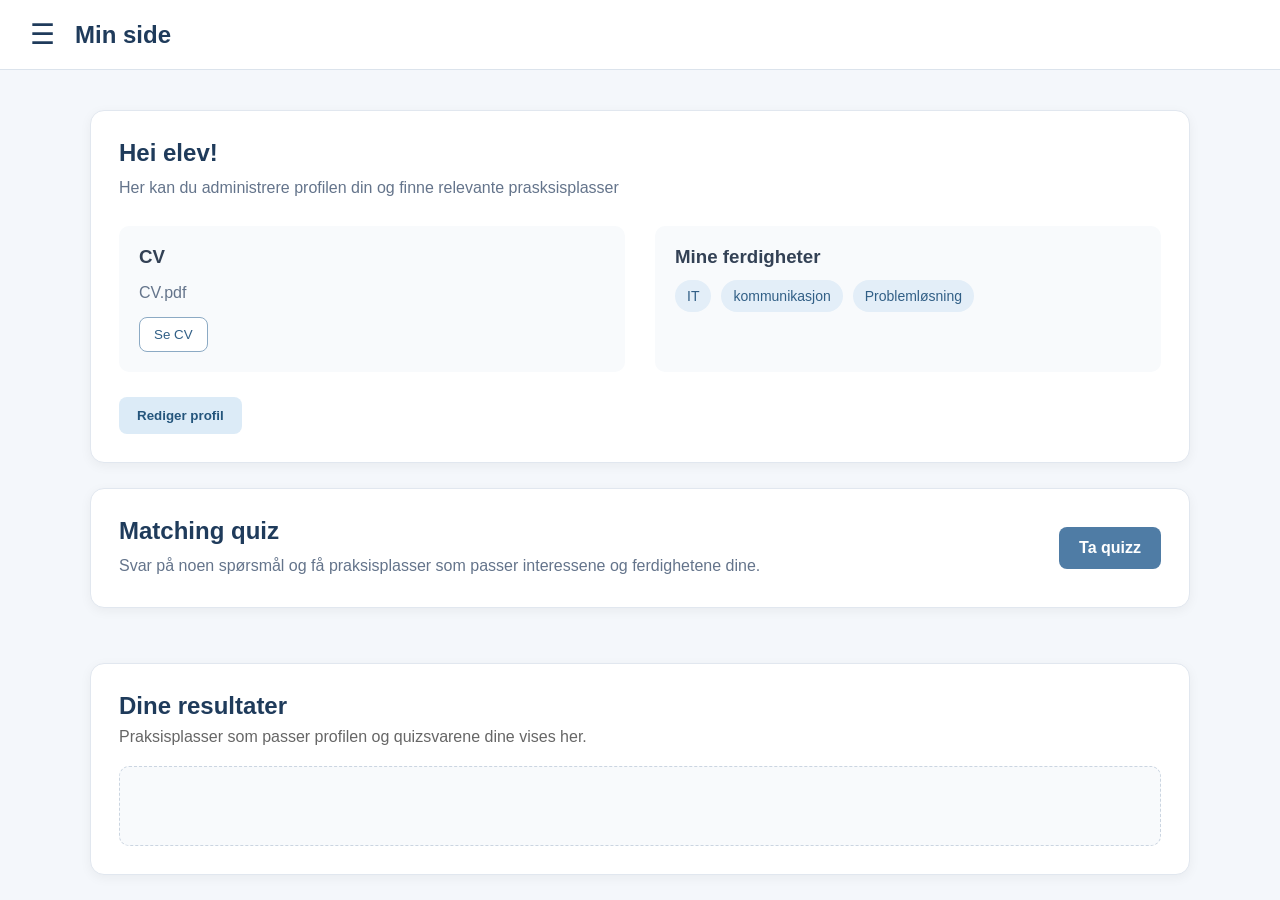
==== index.html @ 19c1b9b0 "lagt til resultatdelen js og css" ====
<!DOCTYPE html>
<html lang="no">
<head>
    <meta charset="UTF-8">
    <meta name="viewport" content="width=device-width, initial-scale=1.0">

    <title>Bjørnholt matching app</title>
    <link rel="stylesheet" href="styles.css">
</head>


<body>

    <header class="toppbar">
        <button class="menu-button" id="menuButton">☰</button>
        <h1>Min side</h1>
    </header>

    <nav class="side-menu" id="sideMenu">
        <a href ="index.html">Min Profil</a>
        <a href="quizz.html">Matching quizz</a>
        <a href="applications.html">Mine søknader</a>
        <a href="#">Logg ut</a>
    </nav>

    <main class="dashboard">

        <!-- PROFIL --> 
         <section class="profile-card">

            <div>
                <h2>Hei elev!</h2>
                <p>Her kan du administrere profilen din og finne relevante prasksisplasser</p>
            </div>

            <div class="profile-info">
                <div>
                    <h3>CV</h3>
                    <p>CV.pdf</p>
                    <button>Se CV</button>
                </div>

                <div>
                    <h3>Mine ferdigheter</h3>
                    <div class="skills">
                        <span>IT</span>
                        <span>kommunikasjon</span>
                        <span>Problemløsning</span>
                    </div>
                </div>

            </div>

            <button class="edit-button">Rediger profil</button>
         </section>

         <!-- MATCHING QUIZ -->
          <section class="quiz-card">
            <div>
                <h2>Matching quiz</h2>
                <p>Svar på noen spørsmål og få praksisplasser som 
                    passer interessene og ferdighetene dine.
                </p>
            </div>
            <a href="quizz.html" class="primary-button">
                Ta quizz
            </a>
          </section>

          <!-- RESULTATER -->
          <section class="results-section">
            <h2>Dine resultater</h2>
        
            <p class="results-description">
                Praksisplasser som passer profilen og quizsvarene dine vises her.
            </p>
        
            <div id="resultsContainer">
                <!-- Resultatkort legges inn dynamisk her -->
            </div>
        </section>
    </main>

    <script src="script.js"></script>

</body>
</html>
---- styles.css ----
/* RESET */
* {
    margin: 0;
    padding: 0;
    box-sizing: border-box;
}

/* HELE SIDEN */
body {
    font-family: Arial, Helvetica, sans-serif;
    background-color: #f4f7fb;
    color: #1f2937;
    min-height: 100vh;
}

/* TOPPBAR */
.toppbar {
    height: 70px;
    background-color: #ffffff;
    display: flex;
    align-items: center;
    gap: 20px;
    padding: 0 30px;
    border-bottom: 1px solid #dbe3ec;
}

.toppbar h1 {
    font-size: 24px;
    color: #1f3b5b;
}

/* HAMBURGERKNAPP */
.menu-button {
    background-color: transparent;
    border: none;
    font-size: 28px;
    cursor: pointer;
    color: #1f3b5b;
}

.menu-button:hover {
    color: #4f79a7;
}

/* SIDEMENY */
.side-menu {
    position: fixed;
    top: 70px;
    left: -260px;

    width: 250px;
    height: calc(100vh - 70px);

    background-color: #ffffff;
    border-right: 1px solid #dbe3ec;

    display: flex;
    flex-direction: column;

    padding: 25px 15px;

    transition: left 0.3s ease;

    z-index: 1000;
}

/* Denne klassen legger vi til med JavaScript senere */
.side-menu.open {
    left: 0;
}

.side-menu a {
    text-decoration: none;
    color: #334155;
    padding: 15px;
    margin-bottom: 8px;

    border-radius: 8px;

    font-size: 16px;
}

.side-menu a:hover {
    background-color: #eaf2f8;
    color: #1f5f8b;
}

/* HOVEDINNHOLD */
.dashboard {
    width: 90%;
    max-width: 1100px;

    margin: 40px auto;

    display: flex;
    flex-direction: column;
    gap: 25px;
}

/* FELLES KORTSTIL */
.profile-card,
.quiz-card,
.results-section {
    background-color: #ffffff;

    border: 1px solid #e1e7ef;
    border-radius: 14px;

    padding: 28px;

    box-shadow: 0 3px 12px rgba(0, 0, 0, 0.05);
}

/* PROFIL */
.profile-card h2 {
    color: #1f3b5b;
    margin-bottom: 8px;
}

.profile-card p {
    color: #64748b;
    line-height: 1.6;
}

/* CV + FERDIGHETER */
.profile-info {
    display: flex;
    gap: 30px;

    margin-top: 25px;
    margin-bottom: 25px;
}

.profile-info > div {
    flex: 1;

    background-color: #f8fafc;
    border-radius: 10px;

    padding: 20px;
}

.profile-info h3 {
    margin-bottom: 12px;
    color: #334155;
}

/* FERDIGHETER */
.skills {
    display: flex;
    flex-wrap: wrap;
    gap: 10px;
}

.skills span {
    background-color: #e3eef8;
    color: #315f86;

    padding: 8px 12px;

    border-radius: 20px;

    font-size: 14px;
}

/* KNAPPER */
button,
.primary-button {
    font-family: inherit;
}

/* SE CV-KNAPP */
.profile-info button {
    margin-top: 12px;

    background-color: #ffffff;
    color: #315f86;

    border: 1px solid #8caac4;
    border-radius: 8px;

    padding: 9px 14px;

    cursor: pointer;
}

.profile-info button:hover {
    background-color: #edf4fa;
}

/* REDIGER PROFIL */
.edit-button {
    background-color: #dcebf7;
    color: #24557c;

    border: none;
    border-radius: 8px;

    padding: 11px 18px;

    cursor: pointer;

    font-weight: 600;
}

.edit-button:hover {
    background-color: #c8deee;
}

/* QUIZ-KORT */
.quiz-card {
    display: flex;
    justify-content: space-between;
    align-items: center;

    gap: 30px;
}

.quiz-card h2 {
    color: #1f3b5b;
    margin-bottom: 8px;
}

.quiz-card p {
    color: #64748b;
    line-height: 1.6;
    max-width: 650px;
}

/* HOVEDKNAPP */
.primary-button {
    display: inline-block;

    text-decoration: none;

    background-color: #4f7ca5;
    color: #ffffff;

    padding: 12px 20px;

    border-radius: 8px;

    font-weight: 600;

    transition: background-color 0.2s ease;
}

.primary-button:hover {
    background-color: #3f678c;
}

/* RESULTATER */
.results-section h2 {
    color: #1f3b5b;
    margin-bottom: 8px;
}

.results-description {
    color: #64748b;
    margin-bottom: 20px;
}

/* TOM RESULTAT-CONTAINER */
#resultsContainer {
    min-height: 80px;

    background-color: #f8fafc;

    border: 1px dashed #cbd5e1;
    border-radius: 10px;

    padding: 20px;
}

/* RESPONSIVITET */
@media (max-width: 800px) {

    .dashboard {
        width: 94%;
    }

    .profile-info {
        flex-direction: column;
    }

    .quiz-card {
        flex-direction: column;
        align-items: flex-start;
    }

    .primary-button {
        width: 100%;
        text-align: center;
    }
}
/* ========================================
   MATCHING QUIZ
======================================== */

.quiz-page {
    width: 90%;
    max-width: 850px;

    margin: 50px auto;
}

.quiz-container {
    background-color: #ffffff;

    border: 1px solid #e1e7ef;
    border-radius: 14px;

    padding: 40px;

    box-shadow: 0 3px 12px rgba(0, 0, 0, 0.05);
}

/* SPØRSMÅLSNUMMER */
.quiz-heading {
    margin-bottom: 35px;
}

#questionCounter {
    color: #64748b;
    font-size: 14px;

    margin-bottom: 12px;
}

/* FREMGANGSLINJE */
.progress-bar {
    width: 100%;
    height: 8px;

    background-color: #e8edf3;

    border-radius: 10px;

    overflow: hidden;
}

.progress {
    width: 12.5%;
    height: 100%;

    background-color: #4f7ca5;

    border-radius: 10px;

    transition: width 0.3s ease;
}

/* SPØRSMÅLET */
#question {
    color: #1f3b5b;

    font-size: 25px;

    margin-bottom: 30px;
}

/* SVARALTERNATIVER */
.answer-options {
    display: flex;
    flex-direction: column;

    gap: 14px;
}

.answer-button {
    width: 100%;

    text-align: left;

    background-color: #f8fafc;
    color: #334155;

    border: 1px solid #dbe3ec;
    border-radius: 10px;

    padding: 18px;

    font-size: 16px;

    cursor: pointer;

    transition: 0.2s;
}

.answer-button:hover {
    background-color: #edf4fa;
    border-color: #8caac4;
}

/* VALGT SVAR */
.answer-button.selected {
    background-color: #dcebf7;
    border-color: #4f7ca5;
    color: #234f73;
}

/* NAVIGASJON NEDERST */
.quiz-navigation {
    display: flex;

    justify-content: space-between;

    margin-top: 40px;
}

/* TILBAKE */
.secondary-button {
    padding: 12px 20px;

    background-color: #ffffff;

    color: #4f6275;

    border: 1px solid #cbd5e1;

    border-radius: 8px;

    cursor: pointer;

    font-weight: 600;
}

.secondary-button:hover {
    background-color: #f1f5f9;
}

.secondary-button:disabled {
    opacity: 0.45;
    cursor: not-allowed;
}

/* NESTE */
.primary-quiz-button {
    padding: 12px 24px;

    background-color: #4f7ca5;

    color: #ffffff;

    border: none;
    border-radius: 8px;

    cursor: pointer;

    font-weight: 600;
}

.primary-quiz-button:hover {
    background-color: #3f678c;
}

/* FRITEKST I QUIZ */

.quiz-textarea {
    width: 100%;
    min-height: 150px;

    padding: 16px;

    border: 1px solid #dbe3ec;
    border-radius: 10px;

    background-color: #f8fafc;

    font-family: inherit;
    font-size: 16px;

    resize: vertical;

    outline: none;
}

.quiz-textarea:focus {
    border-color: #4f7ca5;
    background-color: #ffffff;
}



/* ===============================
   RESULTATER
   =============================== */

.results-section {
    margin-top: 30px;
}

.results-description {
    color: #666;
    margin-bottom: 20px;
}


/* RESULTATKORT */

.result-card {
    background: white;
    border-radius: 12px;
    padding: 20px;
    margin-bottom: 15px;

    display: grid;
    grid-template-columns: 1fr 200px auto;
    gap: 25px;
    align-items: center;

    box-shadow: 0 2px 8px rgba(0, 0, 0, 0.08);
}


/* NAVN */

.result-info h3 {
    margin: 0 0 8px 0;
    font-size: 20px;
}

.result-line {
    margin: 0 0 5px 0;
    font-weight: bold;
}

.result-location {
    margin: 0;
    color: #666;
}


/* MATCH */

.match-info {
    min-width: 180px;
}

.match-text {
    display: flex;
    justify-content: space-between;
    margin-bottom: 7px;
}

.match-text strong {
    font-size: 18px;
}

.match-text span {
    color: #666;
}


/* PROSENTLINJE */

.match-bar {
    width: 100%;
    height: 10px;
    background-color: #e5e5e5;
    border-radius: 10px;
    overflow: hidden;
}

.match-progress {
    height: 100%;
    background-color: #4caf50;
    border-radius: 10px;
}


/* LES MER */

.read-more-button {
    border: none;
    background-color: #222;
    color: white;

    padding: 10px 18px;
    border-radius: 7px;

    cursor: pointer;
}

.read-more-button:hover {
    opacity: 0.8;
}


/* INGEN RESULTATER */

.no-results {
    background: white;
    padding: 20px;
    border-radius: 10px;
}
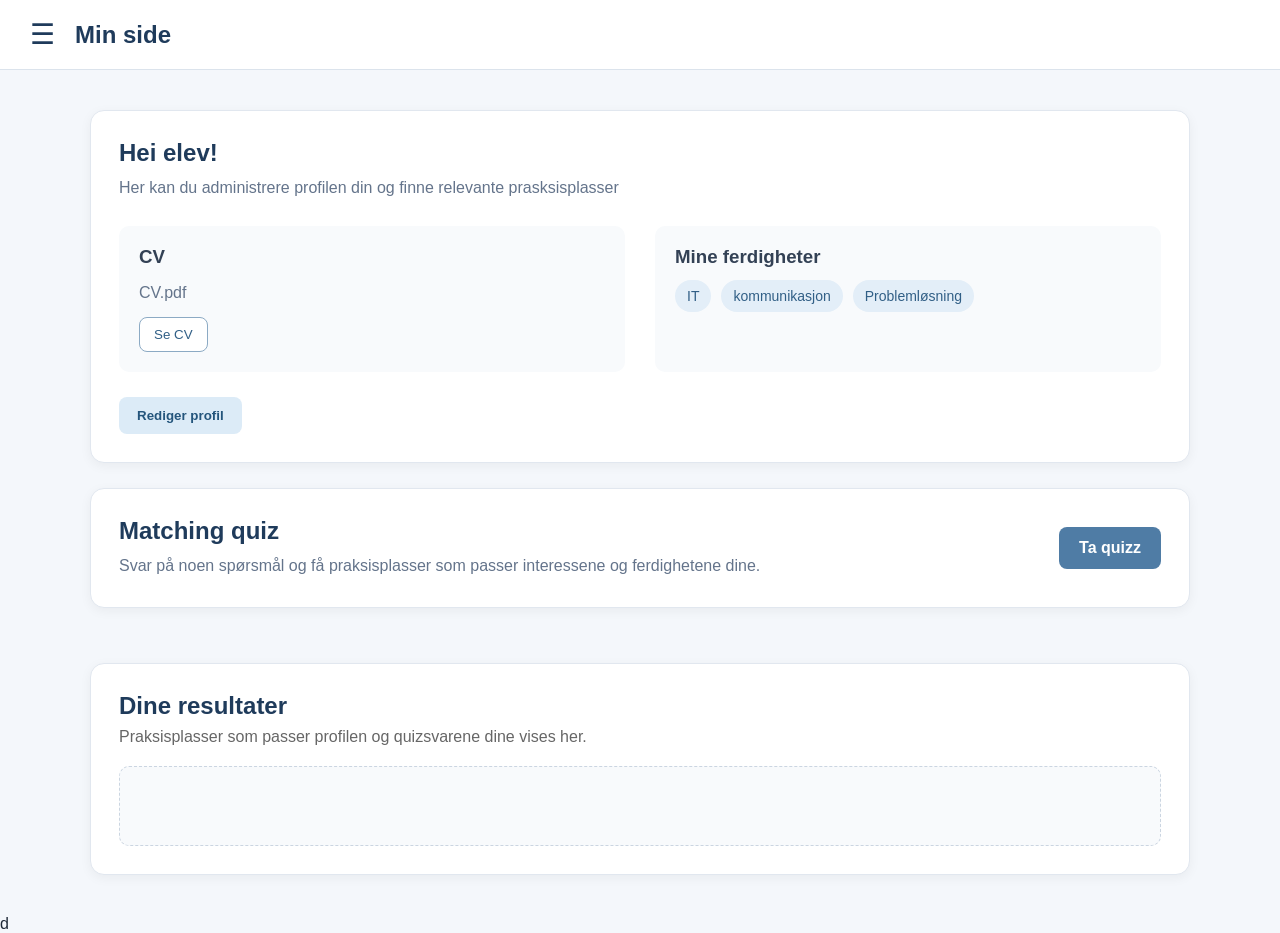
==== commit 5862a349: "min side laget" ====
--- a/index.html
+++ b/index.html
@@ -84,4 +84,4 @@
     <script src="script.js"></script>
 
 </body>
-</html>+</html>d
--- a/styles.css
+++ b/styles.css
@@ -594,5 +594,224 @@
     padding: 20px;
     border-radius: 10px;
 }
-
-
+/* ========================================
+   MINE SØKNADER
+======================================== */
+
+.applications-page {
+    width: 90%;
+    max-width: 1100px;
+
+    margin: 40px auto;
+}
+
+
+/* OVERSKRIFT */
+
+.applications-header {
+    margin-bottom: 30px;
+}
+
+.applications-header h2 {
+    color: #1f3b5b;
+    margin-bottom: 8px;
+}
+
+.applications-header p {
+    color: #64748b;
+    line-height: 1.6;
+}
+
+
+/* OPPSUMMERING */
+
+.application-summary {
+    display: grid;
+
+    grid-template-columns: repeat(4, 1fr);
+
+    gap: 18px;
+
+    margin-bottom: 30px;
+}
+
+.summary-card {
+    background-color: #ffffff;
+
+    border: 1px solid #e1e7ef;
+    border-radius: 12px;
+
+    padding: 22px;
+
+    display: flex;
+    flex-direction: column;
+
+    gap: 6px;
+
+    color: #64748b;
+
+    box-shadow: 0 3px 12px rgba(0, 0, 0, 0.04);
+}
+
+.summary-number {
+    font-size: 28px;
+    font-weight: bold;
+
+    color: #1f3b5b;
+}
+
+
+/* LISTE MED SØKNADER */
+
+.applications-list {
+    display: flex;
+    flex-direction: column;
+
+    gap: 16px;
+}
+
+
+/* SØKNADSKORT */
+
+.application-card {
+    background-color: #ffffff;
+
+    border: 1px solid #e1e7ef;
+    border-radius: 12px;
+
+    padding: 22px;
+
+    display: grid;
+
+    grid-template-columns: 1fr 180px 130px;
+
+    gap: 25px;
+
+    align-items: center;
+
+    box-shadow: 0 3px 12px rgba(0, 0, 0, 0.04);
+}
+
+
+/* INFORMASJON */
+
+.application-info h3 {
+    color: #1f3b5b;
+
+    margin-bottom: 8px;
+
+    font-size: 20px;
+}
+
+.application-field {
+    font-weight: 600;
+
+    color: #334155;
+
+    margin-bottom: 6px;
+}
+
+.application-location {
+    color: #64748b;
+
+    margin-bottom: 6px;
+}
+
+.application-date {
+    color: #94a3b8;
+
+    font-size: 14px;
+}
+
+
+/* STATUS */
+
+.application-status {
+    padding: 9px 14px;
+
+    border-radius: 20px;
+
+    text-align: center;
+
+    font-size: 14px;
+
+    font-weight: 600;
+}
+
+
+/* UNDER VURDERING */
+
+.status-review {
+    background-color: #fff4d6;
+    color: #946200;
+}
+
+
+/* INTERVJU */
+
+.status-interview {
+    background-color: #dcebf7;
+    color: #24557c;
+}
+
+
+/* TILBUD */
+
+.status-offer {
+    background-color: #dcfce7;
+    color: #166534;
+}
+
+
+/* AVSLAG */
+
+.status-rejected {
+    background-color: #fee2e2;
+    color: #991b1b;
+}
+
+
+/* KNAPP */
+
+.application-button {
+    background-color: #ffffff;
+
+    color: #315f86;
+
+    border: 1px solid #8caac4;
+    border-radius: 8px;
+
+    padding: 10px 15px;
+
+    cursor: pointer;
+
+    font-weight: 600;
+}
+
+.application-button:hover {
+    background-color: #edf4fa;
+}
+
+
+/* RESPONSIV */
+
+@media (max-width: 800px) {
+
+    .application-summary {
+        grid-template-columns: repeat(2, 1fr);
+    }
+
+    .application-card {
+        grid-template-columns: 1fr;
+        gap: 15px;
+    }
+
+    .application-status {
+        width: fit-content;
+    }
+
+    .application-button {
+        width: 100%;
+    }
+}
+
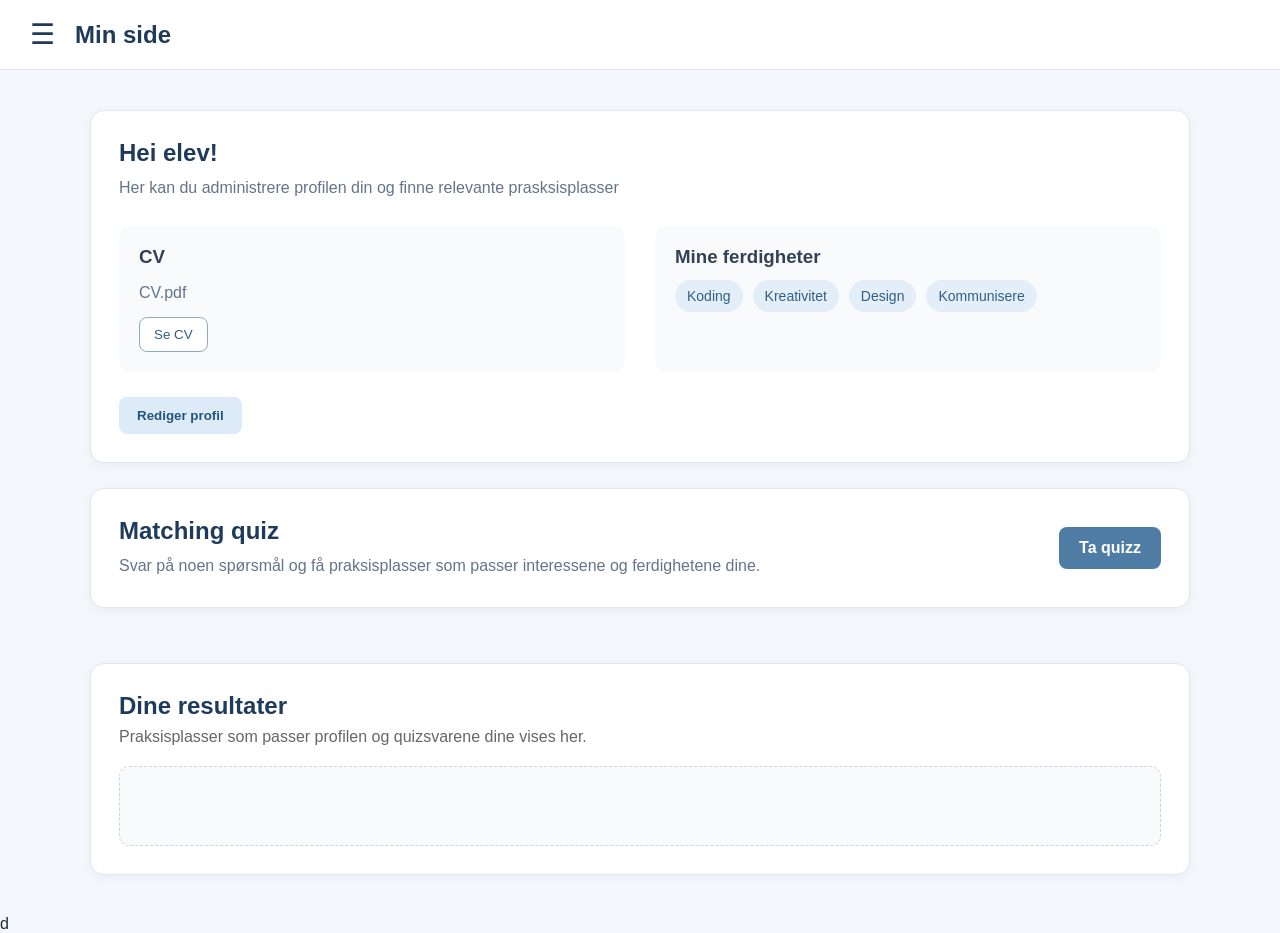
==== commit 7626d555: "endringer" ====
--- a/index.html
+++ b/index.html
@@ -43,9 +43,10 @@
                 <div>
                     <h3>Mine ferdigheter</h3>
                     <div class="skills">
-                        <span>IT</span>
-                        <span>kommunikasjon</span>
-                        <span>Problemløsning</span>
+                        <span>Koding</span>
+                        <span>Kreativitet</span>
+                        <span>Design</span>
+                        <span>Kommunisere</span>
                     </div>
                 </div>
 
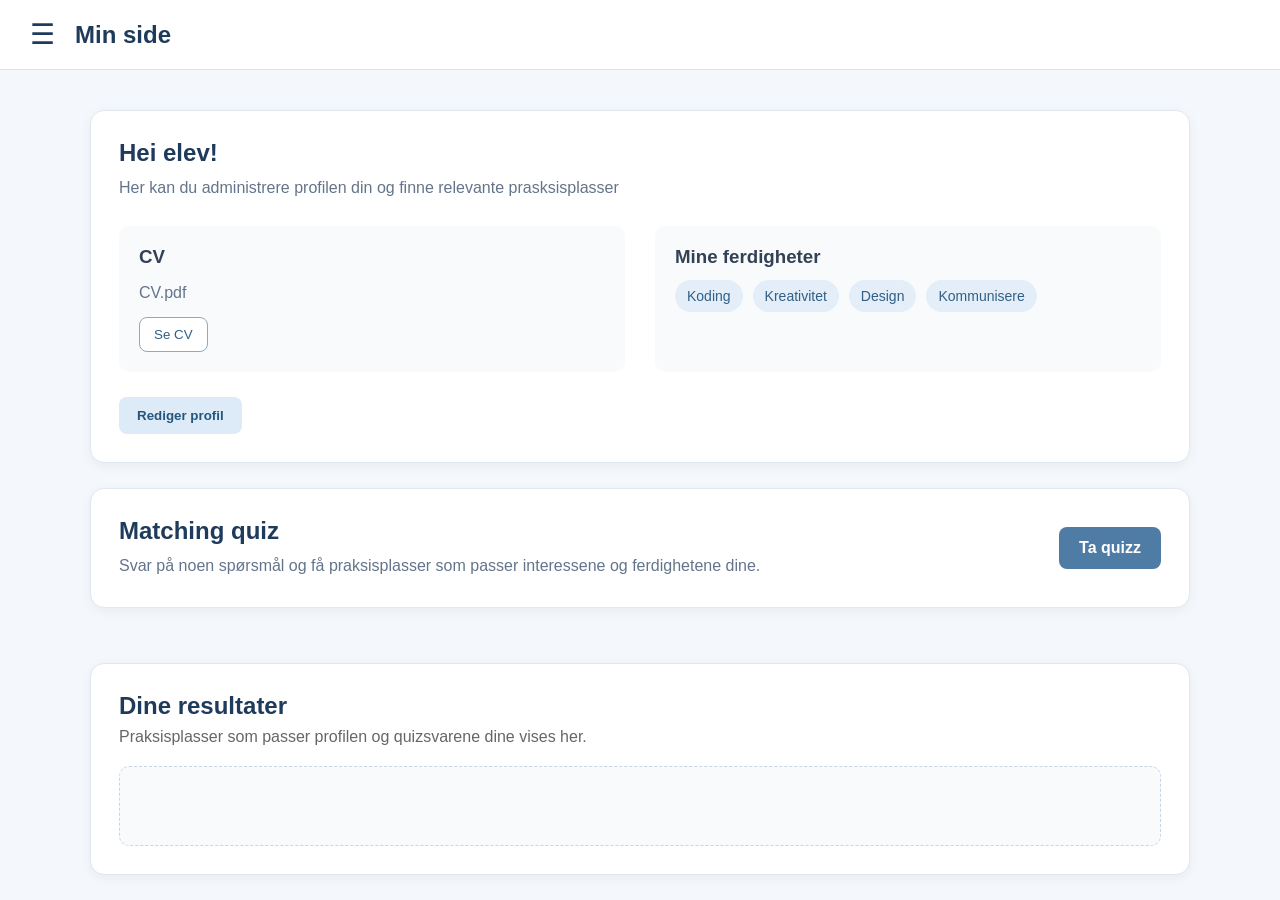
==== commit e88c2c84: "Update index.html" ====
--- a/index.html
+++ b/index.html
@@ -85,4 +85,4 @@
     <script src="script.js"></script>
 
 </body>
-</html>d+</html>
--- a/styles.css
+++ b/styles.css
@@ -1,14 +1,9 @@
-/* RESET */
-* {
-    margin: 0;
-    padding: 0;
-    box-sizing: border-box;
-}
-
-/* HELE SIDEN */
+/* RESET + SIDE */
+* { margin: 0; padding: 0; box-sizing: border-box; }
+
 body {
     font-family: Arial, Helvetica, sans-serif;
-    background-color: #f4f7fb;
+    background: #f4f7fb;
     color: #1f2937;
     min-height: 100vh;
 }
@@ -16,7 +11,7 @@
 /* TOPPBAR */
 .toppbar {
     height: 70px;
-    background-color: #ffffff;
+    background: #fff;
     display: flex;
     align-items: center;
     gap: 20px;
@@ -24,119 +19,101 @@
     border-bottom: 1px solid #dbe3ec;
 }
 
-.toppbar h1 {
-    font-size: 24px;
-    color: #1f3b5b;
-}
-
-/* HAMBURGERKNAPP */
+.toppbar h1 { font-size: 24px; color: #1f3b5b; }
+
 .menu-button {
-    background-color: transparent;
-    border: none;
+    background: transparent;
+    border: 0;
     font-size: 28px;
     cursor: pointer;
     color: #1f3b5b;
 }
 
-.menu-button:hover {
-    color: #4f79a7;
-}
+.menu-button:hover { color: #4f79a7; }
 
 /* SIDEMENY */
 .side-menu {
     position: fixed;
     top: 70px;
     left: -260px;
-
     width: 250px;
     height: calc(100vh - 70px);
-
-    background-color: #ffffff;
+    background: #fff;
     border-right: 1px solid #dbe3ec;
-
     display: flex;
     flex-direction: column;
-
     padding: 25px 15px;
-
-    transition: left 0.3s ease;
-
+    transition: left .3s ease;
     z-index: 1000;
 }
 
-/* Denne klassen legger vi til med JavaScript senere */
-.side-menu.open {
-    left: 0;
-}
+.side-menu.open { left: 0; }
 
 .side-menu a {
     text-decoration: none;
     color: #334155;
     padding: 15px;
     margin-bottom: 8px;
-
     border-radius: 8px;
-
     font-size: 16px;
 }
 
 .side-menu a:hover {
-    background-color: #eaf2f8;
+    background: #eaf2f8;
     color: #1f5f8b;
 }
 
-/* HOVEDINNHOLD */
-.dashboard {
+/* HOVEDSIDEN */
+.dashboard,
+.applications-page {
     width: 90%;
     max-width: 1100px;
-
     margin: 40px auto;
-
+}
+
+.dashboard {
     display: flex;
     flex-direction: column;
     gap: 25px;
 }
 
-/* FELLES KORTSTIL */
+/* FELLES KORT */
 .profile-card,
 .quiz-card,
 .results-section {
-    background-color: #ffffff;
-
+    background: #fff;
     border: 1px solid #e1e7ef;
     border-radius: 14px;
-
     padding: 28px;
-
-    box-shadow: 0 3px 12px rgba(0, 0, 0, 0.05);
-}
-
-/* PROFIL */
-.profile-card h2 {
+    box-shadow: 0 3px 12px rgba(0,0,0,.05);
+}
+
+.profile-card h2,
+.quiz-card h2,
+.results-section h2,
+.applications-header h2 {
     color: #1f3b5b;
     margin-bottom: 8px;
 }
 
-.profile-card p {
+.profile-card p,
+.quiz-card p,
+.applications-header p {
     color: #64748b;
     line-height: 1.6;
 }
 
-/* CV + FERDIGHETER */
+/* PROFIL */
 .profile-info {
     display: flex;
     gap: 30px;
-
-    margin-top: 25px;
-    margin-bottom: 25px;
+    margin: 25px 0;
 }
 
 .profile-info > div {
     flex: 1;
-
-    background-color: #f8fafc;
-    border-radius: 10px;
-
+    background: #f8fafc;
+    border-radius: 10px;
     padding: 20px;
 }
 
@@ -145,7 +122,6 @@
     color: #334155;
 }
 
-/* FERDIGHETER */
 .skills {
     display: flex;
     flex-wrap: wrap;
@@ -153,375 +129,234 @@
 }
 
 .skills span {
-    background-color: #e3eef8;
+    background: #e3eef8;
     color: #315f86;
-
     padding: 8px 12px;
-
     border-radius: 20px;
-
     font-size: 14px;
 }
 
-/* KNAPPER */
-button,
-.primary-button {
-    font-family: inherit;
-}
-
-/* SE CV-KNAPP */
+button, .primary-button { font-family: inherit; }
+
+.profile-info button,
+.application-button {
+    background: #fff;
+    color: #315f86;
+    border: 1px solid #8caac4;
+    border-radius: 8px;
+    cursor: pointer;
+}
+
 .profile-info button {
     margin-top: 12px;
-
-    background-color: #ffffff;
-    color: #315f86;
-
-    border: 1px solid #8caac4;
+    padding: 9px 14px;
+}
+
+.profile-info button:hover,
+.application-button:hover {
+    background: #edf4fa;
+}
+
+.edit-button {
+    background: #dcebf7;
+    color: #24557c;
+    border: 0;
     border-radius: 8px;
-
-    padding: 9px 14px;
-
+    padding: 11px 18px;
     cursor: pointer;
-}
-
-.profile-info button:hover {
-    background-color: #edf4fa;
-}
-
-/* REDIGER PROFIL */
-.edit-button {
-    background-color: #dcebf7;
-    color: #24557c;
-
-    border: none;
-    border-radius: 8px;
-
-    padding: 11px 18px;
-
-    cursor: pointer;
-
     font-weight: 600;
 }
 
-.edit-button:hover {
-    background-color: #c8deee;
-}
-
-/* QUIZ-KORT */
+.edit-button:hover { background: #c8deee; }
+
+/* MATCHING QUIZ PÅ FORSIDEN */
 .quiz-card {
     display: flex;
     justify-content: space-between;
     align-items: center;
-
     gap: 30px;
 }
 
-.quiz-card h2 {
-    color: #1f3b5b;
-    margin-bottom: 8px;
-}
-
-.quiz-card p {
-    color: #64748b;
-    line-height: 1.6;
-    max-width: 650px;
-}
-
-/* HOVEDKNAPP */
+.quiz-card p { max-width: 650px; }
+
 .primary-button {
     display: inline-block;
-
     text-decoration: none;
-
-    background-color: #4f7ca5;
-    color: #ffffff;
-
+    background: #4f7ca5;
+    color: #fff;
     padding: 12px 20px;
-
     border-radius: 8px;
-
     font-weight: 600;
-
-    transition: background-color 0.2s ease;
-}
-
-.primary-button:hover {
-    background-color: #3f678c;
-}
-
-/* RESULTATER */
-.results-section h2 {
-    color: #1f3b5b;
-    margin-bottom: 8px;
-}
+    transition: background .2s ease;
+}
+
+.primary-button:hover { background: #3f678c; }
+
+/* RESULTATER PÅ FORSIDEN */
+.results-section { margin-top: 30px; }
 
 .results-description {
-    color: #64748b;
+    color: #666;
     margin-bottom: 20px;
 }
 
-/* TOM RESULTAT-CONTAINER */
 #resultsContainer {
     min-height: 80px;
-
-    background-color: #f8fafc;
-
+    background: #f8fafc;
     border: 1px dashed #cbd5e1;
     border-radius: 10px;
-
     padding: 20px;
 }
 
-/* RESPONSIVITET */
-@media (max-width: 800px) {
-
-    .dashboard {
-        width: 94%;
-    }
-
-    .profile-info {
-        flex-direction: column;
-    }
-
-    .quiz-card {
-        flex-direction: column;
-        align-items: flex-start;
-    }
-
-    .primary-button {
-        width: 100%;
-        text-align: center;
-    }
-}
-/* ========================================
-   MATCHING QUIZ
-======================================== */
-
+/* QUIZ-SIDE */
 .quiz-page {
     width: 90%;
     max-width: 850px;
-
     margin: 50px auto;
 }
 
 .quiz-container {
-    background-color: #ffffff;
-
+    background: #fff;
     border: 1px solid #e1e7ef;
     border-radius: 14px;
-
     padding: 40px;
-
-    box-shadow: 0 3px 12px rgba(0, 0, 0, 0.05);
-}
-
-/* SPØRSMÅLSNUMMER */
-.quiz-heading {
-    margin-bottom: 35px;
-}
+    box-shadow: 0 3px 12px rgba(0,0,0,.05);
+}
+
+.quiz-heading { margin-bottom: 35px; }
 
 #questionCounter {
     color: #64748b;
     font-size: 14px;
-
     margin-bottom: 12px;
 }
 
-/* FREMGANGSLINJE */
 .progress-bar {
     width: 100%;
     height: 8px;
-
-    background-color: #e8edf3;
-
-    border-radius: 10px;
-
+    background: #e8edf3;
+    border-radius: 10px;
     overflow: hidden;
 }
 
 .progress {
     width: 12.5%;
     height: 100%;
-
-    background-color: #4f7ca5;
-
-    border-radius: 10px;
-
-    transition: width 0.3s ease;
-}
-
-/* SPØRSMÅLET */
+    background: #4f7ca5;
+    border-radius: 10px;
+    transition: width .3s ease;
+}
+
 #question {
     color: #1f3b5b;
-
     font-size: 25px;
-
     margin-bottom: 30px;
 }
 
-/* SVARALTERNATIVER */
 .answer-options {
     display: flex;
     flex-direction: column;
-
     gap: 14px;
 }
 
 .answer-button {
     width: 100%;
-
     text-align: left;
-
-    background-color: #f8fafc;
+    background: #f8fafc;
     color: #334155;
-
     border: 1px solid #dbe3ec;
     border-radius: 10px;
-
     padding: 18px;
-
     font-size: 16px;
-
     cursor: pointer;
-
-    transition: 0.2s;
+    transition: .2s;
 }
 
 .answer-button:hover {
-    background-color: #edf4fa;
+    background: #edf4fa;
     border-color: #8caac4;
 }
 
-/* VALGT SVAR */
 .answer-button.selected {
-    background-color: #dcebf7;
+    background: #dcebf7;
     border-color: #4f7ca5;
     color: #234f73;
 }
 
-/* NAVIGASJON NEDERST */
 .quiz-navigation {
     display: flex;
-
     justify-content: space-between;
-
     margin-top: 40px;
 }
 
-/* TILBAKE */
+.secondary-button,
+.primary-quiz-button {
+    padding: 12px 20px;
+    border-radius: 8px;
+    cursor: pointer;
+    font-weight: 600;
+}
+
 .secondary-button {
-    padding: 12px 20px;
-
-    background-color: #ffffff;
-
+    background: #fff;
     color: #4f6275;
-
     border: 1px solid #cbd5e1;
-
-    border-radius: 8px;
-
-    cursor: pointer;
-
-    font-weight: 600;
-}
-
-.secondary-button:hover {
-    background-color: #f1f5f9;
-}
+}
+
+.secondary-button:hover { background: #f1f5f9; }
 
 .secondary-button:disabled {
-    opacity: 0.45;
+    opacity: .45;
     cursor: not-allowed;
 }
 
-/* NESTE */
 .primary-quiz-button {
     padding: 12px 24px;
-
-    background-color: #4f7ca5;
-
-    color: #ffffff;
-
-    border: none;
-    border-radius: 8px;
-
-    cursor: pointer;
-
-    font-weight: 600;
-}
-
-.primary-quiz-button:hover {
-    background-color: #3f678c;
-}
-
-/* FRITEKST I QUIZ */
+    background: #4f7ca5;
+    color: #fff;
+    border: 0;
+}
+
+.primary-quiz-button:hover { background: #3f678c; }
 
 .quiz-textarea {
     width: 100%;
     min-height: 150px;
-
     padding: 16px;
-
     border: 1px solid #dbe3ec;
     border-radius: 10px;
-
-    background-color: #f8fafc;
-
+    background: #f8fafc;
     font-family: inherit;
     font-size: 16px;
-
     resize: vertical;
-
     outline: none;
 }
 
 .quiz-textarea:focus {
     border-color: #4f7ca5;
-    background-color: #ffffff;
-}
-
-
-
-/* ===============================
-   RESULTATER
-   =============================== */
-
-.results-section {
-    margin-top: 30px;
-}
-
-.results-description {
-    color: #666;
-    margin-bottom: 20px;
-}
-
+    background: #fff;
+}
 
 /* RESULTATKORT */
-
 .result-card {
-    background: white;
+    background: #fff;
     border-radius: 12px;
     padding: 20px;
     margin-bottom: 15px;
-
     display: grid;
     grid-template-columns: 1fr 200px auto;
     gap: 25px;
     align-items: center;
-
-    box-shadow: 0 2px 8px rgba(0, 0, 0, 0.08);
-}
-
-
-/* NAVN */
+    box-shadow: 0 2px 8px rgba(0,0,0,.08);
+}
 
 .result-info h3 {
-    margin: 0 0 8px 0;
+    margin: 0 0 8px;
     font-size: 20px;
 }
 
 .result-line {
-    margin: 0 0 5px 0;
+    margin: 0 0 5px;
     font-weight: bold;
 }
 
@@ -530,12 +365,7 @@
     color: #666;
 }
 
-
-/* MATCH */
-
-.match-info {
-    min-width: 180px;
-}
+.match-info { min-width: 180px; }
 
 .match-text {
     display: flex;
@@ -543,262 +373,146 @@
     margin-bottom: 7px;
 }
 
-.match-text strong {
-    font-size: 18px;
-}
-
-.match-text span {
-    color: #666;
-}
-
-
-/* PROSENTLINJE */
+.match-text strong { font-size: 18px; }
+.match-text span { color: #666; }
 
 .match-bar {
     width: 100%;
     height: 10px;
-    background-color: #e5e5e5;
+    background: #e5e5e5;
     border-radius: 10px;
     overflow: hidden;
 }
 
 .match-progress {
     height: 100%;
-    background-color: #4caf50;
-    border-radius: 10px;
-}
-
-
-/* LES MER */
+    background: #4caf50;
+    border-radius: 10px;
+}
 
 .read-more-button {
-    border: none;
-    background-color: #222;
-    color: white;
-
+    border: 0;
+    background: #222;
+    color: #fff;
     padding: 10px 18px;
     border-radius: 7px;
-
     cursor: pointer;
 }
 
-.read-more-button:hover {
-    opacity: 0.8;
-}
-
-
-/* INGEN RESULTATER */
+.read-more-button:hover { opacity: .8; }
 
 .no-results {
-    background: white;
+    background: #fff;
     padding: 20px;
     border-radius: 10px;
 }
-/* ========================================
-   MINE SØKNADER
-======================================== */
-
-.applications-page {
-    width: 90%;
-    max-width: 1100px;
-
-    margin: 40px auto;
-}
-
-
-/* OVERSKRIFT */
-
-.applications-header {
-    margin-bottom: 30px;
-}
-
-.applications-header h2 {
-    color: #1f3b5b;
-    margin-bottom: 8px;
-}
-
-.applications-header p {
-    color: #64748b;
-    line-height: 1.6;
-}
-
-
-/* OPPSUMMERING */
+
+/* MINE SØKNADER */
+.applications-header { margin-bottom: 30px; }
 
 .application-summary {
     display: grid;
-
-    grid-template-columns: repeat(4, 1fr);
-
+    grid-template-columns: repeat(4,1fr);
     gap: 18px;
-
     margin-bottom: 30px;
 }
 
 .summary-card {
-    background-color: #ffffff;
-
+    background: #fff;
     border: 1px solid #e1e7ef;
     border-radius: 12px;
-
     padding: 22px;
-
     display: flex;
     flex-direction: column;
-
     gap: 6px;
-
     color: #64748b;
-
-    box-shadow: 0 3px 12px rgba(0, 0, 0, 0.04);
+    box-shadow: 0 3px 12px rgba(0,0,0,.04);
 }
 
 .summary-number {
     font-size: 28px;
     font-weight: bold;
-
     color: #1f3b5b;
 }
 
-
-/* LISTE MED SØKNADER */
-
 .applications-list {
     display: flex;
     flex-direction: column;
-
     gap: 16px;
 }
 
-
-/* SØKNADSKORT */
-
 .application-card {
-    background-color: #ffffff;
-
+    background: #fff;
     border: 1px solid #e1e7ef;
     border-radius: 12px;
-
     padding: 22px;
-
     display: grid;
-
     grid-template-columns: 1fr 180px 130px;
-
     gap: 25px;
-
     align-items: center;
-
-    box-shadow: 0 3px 12px rgba(0, 0, 0, 0.04);
-}
-
-
-/* INFORMASJON */
+    box-shadow: 0 3px 12px rgba(0,0,0,.04);
+}
 
 .application-info h3 {
     color: #1f3b5b;
-
     margin-bottom: 8px;
-
     font-size: 20px;
 }
 
 .application-field {
     font-weight: 600;
-
     color: #334155;
-
     margin-bottom: 6px;
 }
 
 .application-location {
     color: #64748b;
-
     margin-bottom: 6px;
 }
 
 .application-date {
     color: #94a3b8;
-
     font-size: 14px;
 }
-
-
-/* STATUS */
 
 .application-status {
     padding: 9px 14px;
-
     border-radius: 20px;
-
     text-align: center;
-
     font-size: 14px;
-
     font-weight: 600;
 }
 
-
-/* UNDER VURDERING */
-
-.status-review {
-    background-color: #fff4d6;
-    color: #946200;
-}
-
-
-/* INTERVJU */
-
-.status-interview {
-    background-color: #dcebf7;
-    color: #24557c;
-}
-
-
-/* TILBUD */
-
-.status-offer {
-    background-color: #dcfce7;
-    color: #166534;
-}
-
-
-/* AVSLAG */
-
-.status-rejected {
-    background-color: #fee2e2;
-    color: #991b1b;
-}
-
-
-/* KNAPP */
+.status-review { background: #fff4d6; color: #946200; }
+.status-interview { background: #dcebf7; color: #24557c; }
+.status-offer { background: #dcfce7; color: #166534; }
+.status-rejected { background: #fee2e2; color: #991b1b; }
 
 .application-button {
-    background-color: #ffffff;
-
-    color: #315f86;
-
-    border: 1px solid #8caac4;
-    border-radius: 8px;
-
     padding: 10px 15px;
-
-    cursor: pointer;
-
     font-weight: 600;
 }
 
-.application-button:hover {
-    background-color: #edf4fa;
-}
-
-
-/* RESPONSIV */
-
+/* MOBIL */
 @media (max-width: 800px) {
+    .dashboard { width: 94%; }
+
+    .profile-info,
+    .quiz-card {
+        flex-direction: column;
+    }
+
+    .quiz-card { align-items: flex-start; }
+
+    .primary-button,
+    .application-button {
+        width: 100%;
+    }
+
+    .primary-button { text-align: center; }
 
     .application-summary {
-        grid-template-columns: repeat(2, 1fr);
+        grid-template-columns: repeat(2,1fr);
     }
 
     .application-card {
@@ -806,12 +520,5 @@
         gap: 15px;
     }
 
-    .application-status {
-        width: fit-content;
-    }
-
-    .application-button {
-        width: 100%;
-    }
-}
-
+    .application-status { width: fit-content; }
+}
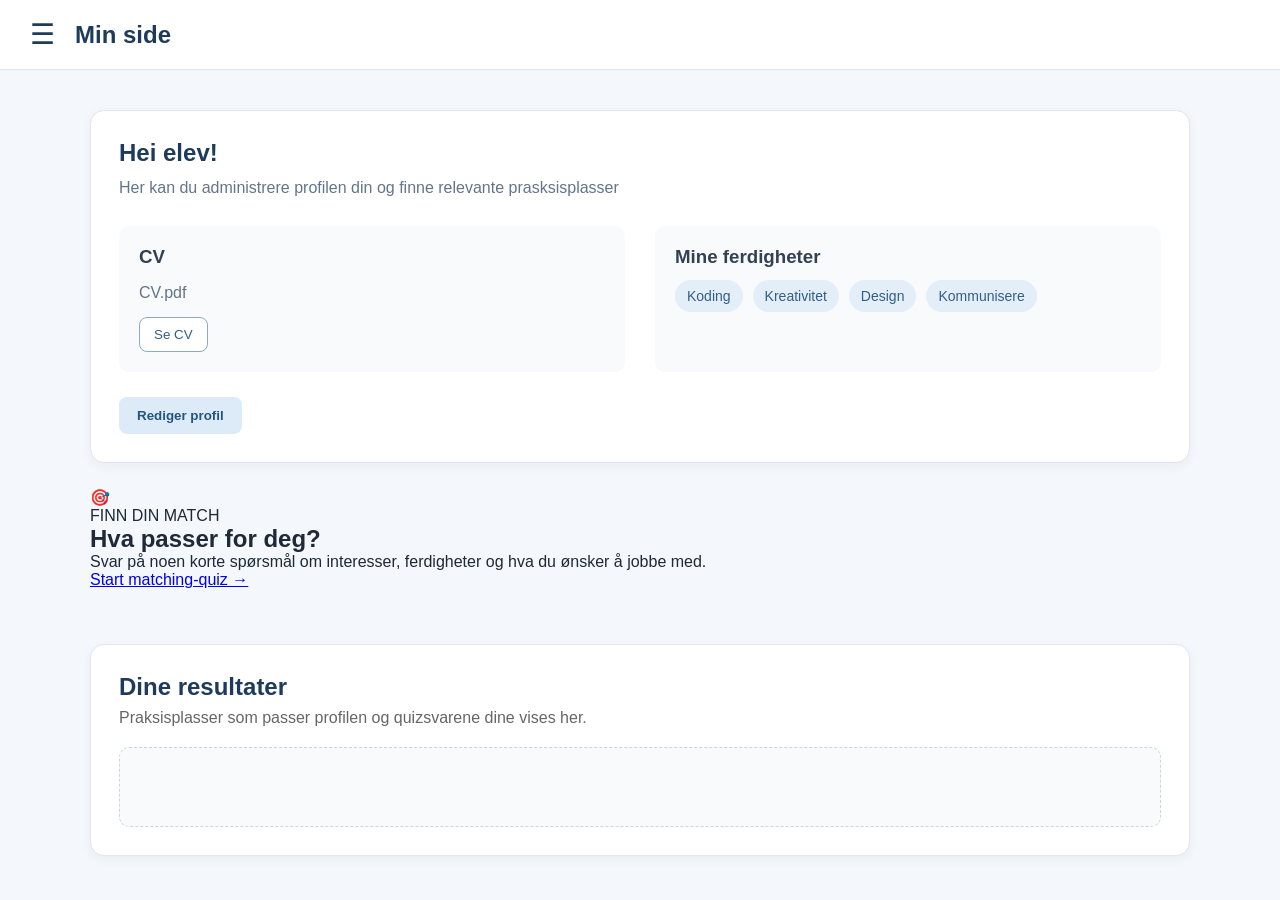
==== commit ecf59c3c: "fikset på indext.html gjort quizz mer synlig" ====
--- a/index.html
+++ b/index.html
@@ -17,10 +17,11 @@
     </header>
 
     <nav class="side-menu" id="sideMenu">
-        <a href ="index.html">Min Profil</a>
-        <a href="quizz.html">Matching quizz</a>
-        <a href="applications.html">Mine søknader</a>
-        <a href="#">Logg ut</a>
+        <a href="index.html">🏠 Min side</a>
+        <a href="quiz.html">🎯 Matching quiz</a>
+        <a href="soknader.html">📄 Mine søknader</a>
+        <a href="messages.html">💬 Meldinger</a>
+        <a href="#">🚪 Logg ut</a>
     </nav>
 
     <main class="dashboard">
@@ -56,17 +57,24 @@
          </section>
 
          <!-- MATCHING QUIZ -->
-          <section class="quiz-card">
-            <div>
-                <h2>Matching quiz</h2>
-                <p>Svar på noen spørsmål og få praksisplasser som 
-                    passer interessene og ferdighetene dine.
+         <section class="quiz-highlight">
+            <div class="quiz-icon">🎯</div>
+        
+            <div class="quiz-highlight-text">
+                <span class="small-label">FINN DIN MATCH</span>
+        
+                <h2>Hva passer for deg?</h2>
+        
+                <p>
+                    Svar på noen korte spørsmål om interesser,
+                    ferdigheter og hva du ønsker å jobbe med.
                 </p>
+        
+                <a href="quiz.html" class="quiz-main-button">
+                    Start matching-quiz →
+                </a>
             </div>
-            <a href="quizz.html" class="primary-button">
-                Ta quizz
-            </a>
-          </section>
+        </section>
 
           <!-- RESULTATER -->
           <section class="results-section">
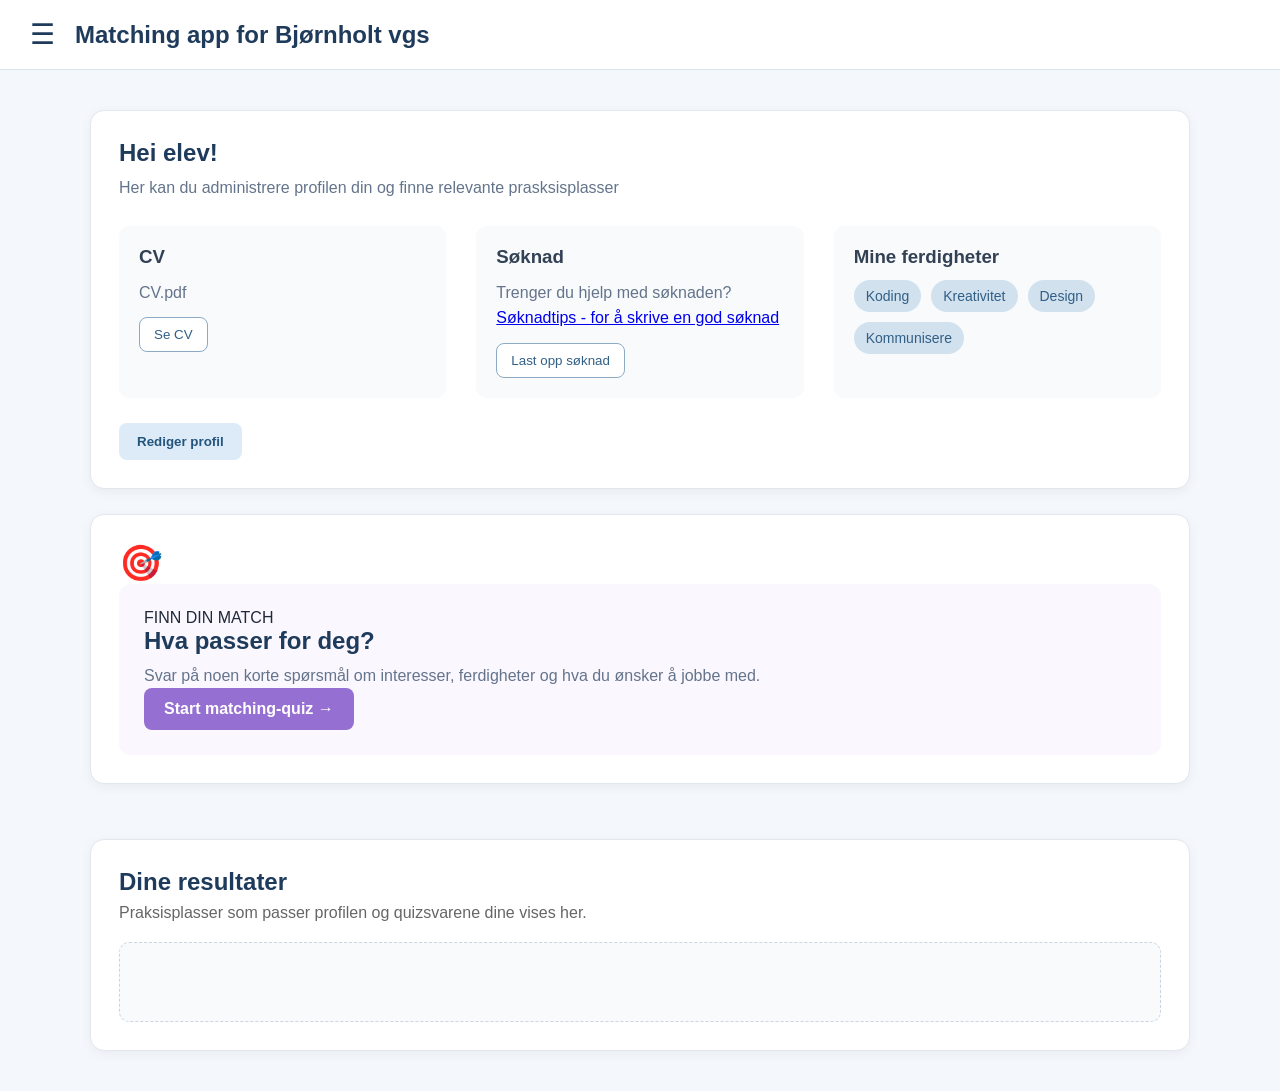
==== commit 01e8a1ca: "fikset en del ting" ====
--- a/index.html
+++ b/index.html
@@ -13,13 +13,13 @@
 
     <header class="toppbar">
         <button class="menu-button" id="menuButton">☰</button>
-        <h1>Min side</h1>
+        <h1>Matching app for Bjørnholt vgs</h1>
     </header>
 
     <nav class="side-menu" id="sideMenu">
         <a href="index.html">🏠 Min side</a>
         <a href="quiz.html">🎯 Matching quiz</a>
-        <a href="soknader.html">📄 Mine søknader</a>
+        <a href="applications.html">📄 Mine søknader</a>
         <a href="messages.html">💬 Meldinger</a>
         <a href="#">🚪 Logg ut</a>
     </nav>
@@ -42,6 +42,19 @@
                 </div>
 
                 <div>
+                    <h3>Søknad</h3>
+                    <p>Trenger du hjelp med søknaden?</p>
+                    <p>
+                        <a href="eksempel-soknad.html">
+                        Søknadtips - for å skrive en god søknad 
+                    </a>
+
+                    </p>
+                    
+                    <button>Last opp søknad</button>
+                </div>
+
+                <div>
                     <h3>Mine ferdigheter</h3>
                     <div class="skills">
                         <span>Koding</span>
@@ -57,7 +70,7 @@
          </section>
 
          <!-- MATCHING QUIZ -->
-         <section class="quiz-highlight">
+         <section  class="profile-card">
             <div class="quiz-icon">🎯</div>
         
             <div class="quiz-highlight-text">
--- a/styles.css
+++ b/styles.css
@@ -122,6 +122,7 @@
     color: #334155;
 }
 
+
 .skills {
     display: flex;
     flex-wrap: wrap;
@@ -129,7 +130,7 @@
 }
 
 .skills span {
-    background: #e3eef8;
+    background: #d2e1ee;
     color: #315f86;
     padding: 8px 12px;
     border-radius: 20px;
@@ -170,6 +171,39 @@
 .edit-button:hover { background: #c8deee; }
 
 /* MATCHING QUIZ PÅ FORSIDEN */
+
+.quiz-highlight-text {
+    background-color: #FAF7FF;
+    padding: 25px;
+    border-radius: 12px;
+}
+
+
+.quiz-main-button {
+    display: inline-block;
+    background-color: #956fd1;
+    color: #FFFFFF;
+    padding: 12px 20px;
+    border-radius: 8px;
+    text-decoration: none;
+    font-weight: 600;
+}
+
+.quiz-main-button:hover {
+    background-color: #56358C;
+}
+
+.quiz-icon {
+    font-size: 35px;
+    background: transparent;
+    padding: 0;
+    border-radius: 0;
+    min-width: auto;
+    min-height: auto;
+    flex-shrink: 0;
+}
+
+
 .quiz-card {
     display: flex;
     justify-content: space-between;
@@ -392,7 +426,7 @@
 
 .read-more-button {
     border: 0;
-    background: #222;
+    background:#315f86;
     color: #fff;
     padding: 10px 18px;
     border-radius: 7px;
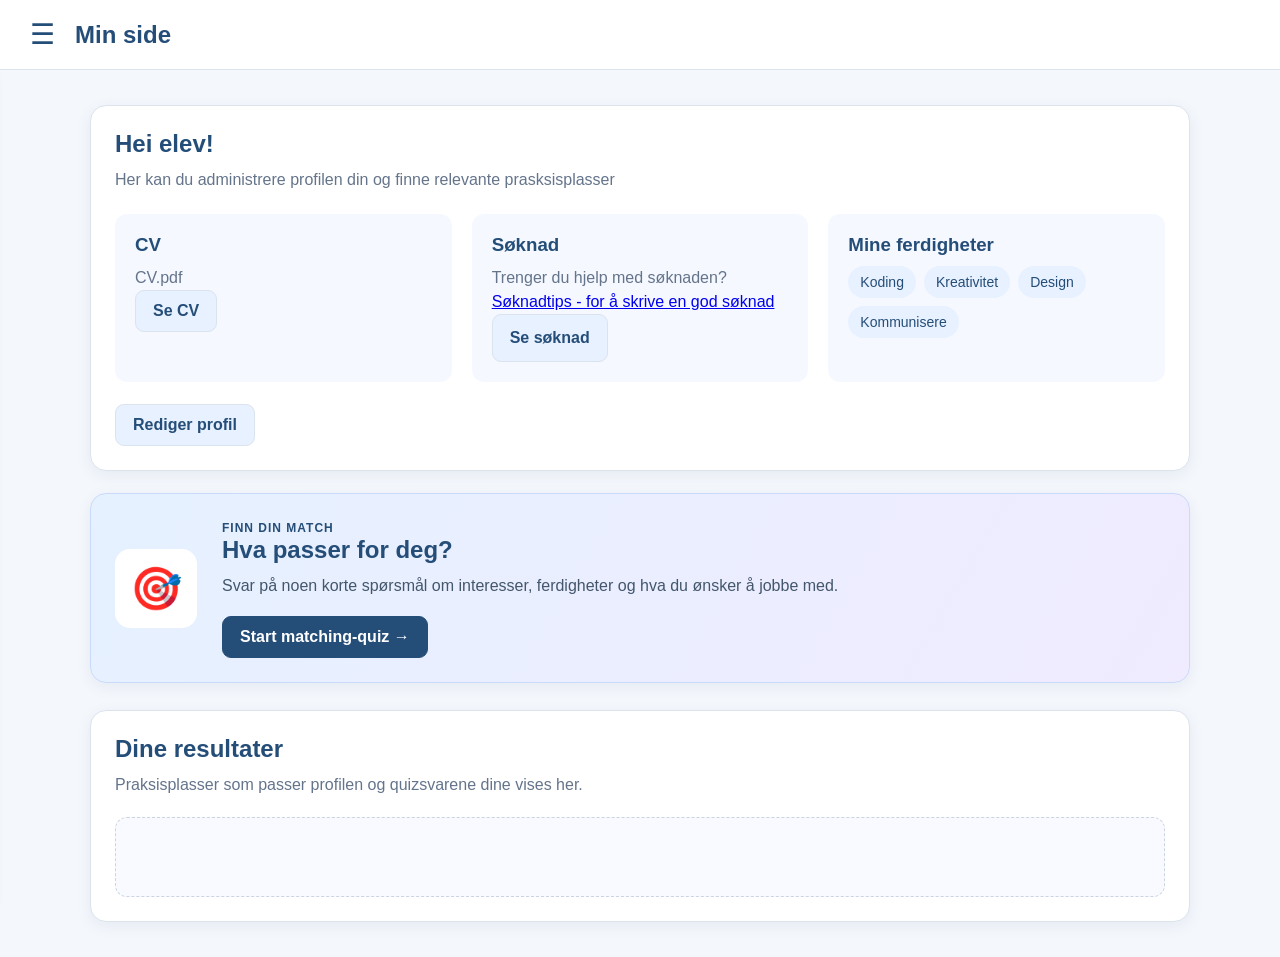
==== commit 478ff6e8: "endirnger" ====
--- a/index.html
+++ b/index.html
@@ -3,19 +3,19 @@
 <head>
     <meta charset="UTF-8">
     <meta name="viewport" content="width=device-width, initial-scale=1.0">
-
+ 
     <title>Bjørnholt matching app</title>
     <link rel="stylesheet" href="styles.css">
 </head>
-
-
+ 
+ 
 <body>
-
+ 
     <header class="toppbar">
         <button class="menu-button" id="menuButton">☰</button>
-        <h1>Matching app for Bjørnholt vgs</h1>
+        <h1>Min side</h1>
     </header>
-
+ 
     <nav class="side-menu" id="sideMenu">
         <a href="index.html">🏠 Min side</a>
         <a href="quiz.html">🎯 Matching quiz</a>
@@ -23,17 +23,17 @@
         <a href="messages.html">💬 Meldinger</a>
         <a href="#">🚪 Logg ut</a>
     </nav>
-
+ 
     <main class="dashboard">
-
-        <!-- PROFIL --> 
+ 
+        <!-- PROFIL -->
          <section class="profile-card">
-
+ 
             <div>
                 <h2>Hei elev!</h2>
                 <p>Her kan du administrere profilen din og finne relevante prasksisplasser</p>
             </div>
-
+ 
             <div class="profile-info">
                 <div>
                     <h3>CV</h3>
@@ -45,15 +45,12 @@
                     <h3>Søknad</h3>
                     <p>Trenger du hjelp med søknaden?</p>
                     <p>
-                        <a href="eksempel-soknad.html">
-                        Søknadtips - for å skrive en god søknad 
+                    <a href="eksempel-soknad.html">
+                    Søknadtips - for å skrive en god søknad
                     </a>
-
-                    </p>
-                    
-                    <button>Last opp søknad</button>
+                    <button>Se søknad</button>
                 </div>
-
+ 
                 <div>
                     <h3>Mine ferdigheter</h3>
                     <div class="skills">
@@ -63,47 +60,47 @@
                         <span>Kommunisere</span>
                     </div>
                 </div>
-
+ 
             </div>
-
+ 
             <button class="edit-button">Rediger profil</button>
          </section>
-
+ 
          <!-- MATCHING QUIZ -->
-         <section  class="profile-card">
+         <section class="quiz-highlight">
             <div class="quiz-icon">🎯</div>
-        
+       
             <div class="quiz-highlight-text">
                 <span class="small-label">FINN DIN MATCH</span>
-        
+       
                 <h2>Hva passer for deg?</h2>
-        
+       
                 <p>
                     Svar på noen korte spørsmål om interesser,
                     ferdigheter og hva du ønsker å jobbe med.
                 </p>
-        
+       
                 <a href="quiz.html" class="quiz-main-button">
                     Start matching-quiz →
                 </a>
             </div>
         </section>
-
+ 
           <!-- RESULTATER -->
           <section class="results-section">
             <h2>Dine resultater</h2>
-        
+       
             <p class="results-description">
                 Praksisplasser som passer profilen og quizsvarene dine vises her.
             </p>
-        
+       
             <div id="resultsContainer">
                 <!-- Resultatkort legges inn dynamisk her -->
             </div>
         </section>
     </main>
-
+ 
     <script src="script.js"></script>
-
+ 
 </body>
 </html>
--- a/styles.css
+++ b/styles.css
@@ -1,558 +1,376 @@
-/* RESET + SIDE */
+
+/* ===== FARGER OG GRUNNDESIGN ===== */
+:root {
+    --blue: #244d78;
+    --light: #e8f1ff;
+    --purple: #eeeaff;
+    --text: #263445;
+    --gray: #64748b;
+    --border: #dbe3ec;
+}
 * { margin: 0; padding: 0; box-sizing: border-box; }
-
-body {
-    font-family: Arial, Helvetica, sans-serif;
-    background: #f4f7fb;
-    color: #1f2937;
-    min-height: 100vh;
-}
-
-/* TOPPBAR */
-.toppbar {
-    height: 70px;
-    background: #fff;
-    display: flex;
-    align-items: center;
-    gap: 20px;
-    padding: 0 30px;
-    border-bottom: 1px solid #dbe3ec;
-}
-
-.toppbar h1 { font-size: 24px; color: #1f3b5b; }
-
-.menu-button {
-    background: transparent;
-    border: 0;
-    font-size: 28px;
-    cursor: pointer;
-    color: #1f3b5b;
-}
-
-.menu-button:hover { color: #4f79a7; }
-
-/* SIDEMENY */
-.side-menu {
-    position: fixed;
-    top: 70px;
-    left: -260px;
-    width: 250px;
-    height: calc(100vh - 70px);
-    background: #fff;
-    border-right: 1px solid #dbe3ec;
-    display: flex;
-    flex-direction: column;
-    padding: 25px 15px;
-    transition: left .3s ease;
-    z-index: 1000;
-}
-
-.side-menu.open { left: 0; }
-
-.side-menu a {
-    text-decoration: none;
-    color: #334155;
-    padding: 15px;
-    margin-bottom: 8px;
-    border-radius: 8px;
-    font-size: 16px;
-}
-
-.side-menu a:hover {
-    background: #eaf2f8;
-    color: #1f5f8b;
-}
-
-/* HOVEDSIDEN */
-.dashboard,
-.applications-page {
-    width: 90%;
-    max-width: 1100px;
-    margin: 40px auto;
-}
-
-.dashboard {
-    display: flex;
-    flex-direction: column;
-    gap: 25px;
-}
-
-/* FELLES KORT */
-.profile-card,
-.quiz-card,
-.results-section {
-    background: #fff;
-    border: 1px solid #e1e7ef;
-    border-radius: 14px;
-    padding: 28px;
-    box-shadow: 0 3px 12px rgba(0,0,0,.05);
-}
-
-.profile-card h2,
-.quiz-card h2,
-.results-section h2,
-.applications-header h2 {
-    color: #1f3b5b;
-    margin-bottom: 8px;
-}
-
-.profile-card p,
-.quiz-card p,
-.applications-header p {
-    color: #64748b;
-    line-height: 1.6;
-}
-
-/* PROFIL */
-.profile-info {
-    display: flex;
-    gap: 30px;
-    margin: 25px 0;
-}
-
-.profile-info > div {
-    flex: 1;
-    background: #f8fafc;
-    border-radius: 10px;
-    padding: 20px;
-}
-
-.profile-info h3 {
-    margin-bottom: 12px;
-    color: #334155;
-}
-
-
-.skills {
-    display: flex;
-    flex-wrap: wrap;
-    gap: 10px;
-}
-
-.skills span {
-    background: #d2e1ee;
-    color: #315f86;
-    padding: 8px 12px;
-    border-radius: 20px;
-    font-size: 14px;
-}
-
-button, .primary-button { font-family: inherit; }
-
-.profile-info button,
-.application-button {
-    background: #fff;
-    color: #315f86;
-    border: 1px solid #8caac4;
-    border-radius: 8px;
-    cursor: pointer;
-}
-
-.profile-info button {
-    margin-top: 12px;
-    padding: 9px 14px;
-}
-
-.profile-info button:hover,
-.application-button:hover {
-    background: #edf4fa;
-}
-
-.edit-button {
-    background: #dcebf7;
-    color: #24557c;
-    border: 0;
-    border-radius: 8px;
-    padding: 11px 18px;
-    cursor: pointer;
-    font-weight: 600;
-}
-
-.edit-button:hover { background: #c8deee; }
-
-/* MATCHING QUIZ PÅ FORSIDEN */
-
-.quiz-highlight-text {
-    background-color: #FAF7FF;
-    padding: 25px;
-    border-radius: 12px;
-}
-
-
-.quiz-main-button {
-    display: inline-block;
-    background-color: #956fd1;
-    color: #FFFFFF;
-    padding: 12px 20px;
-    border-radius: 8px;
-    text-decoration: none;
-    font-weight: 600;
-}
-
-.quiz-main-button:hover {
-    background-color: #56358C;
-}
-
-.quiz-icon {
-    font-size: 35px;
-    background: transparent;
-    padding: 0;
-    border-radius: 0;
-    min-width: auto;
-    min-height: auto;
-    flex-shrink: 0;
-}
-
-
-.quiz-card {
-    display: flex;
-    justify-content: space-between;
-    align-items: center;
-    gap: 30px;
-}
-
-.quiz-card p { max-width: 650px; }
-
-.primary-button {
-    display: inline-block;
-    text-decoration: none;
-    background: #4f7ca5;
-    color: #fff;
-    padding: 12px 20px;
-    border-radius: 8px;
-    font-weight: 600;
-    transition: background .2s ease;
-}
-
-.primary-button:hover { background: #3f678c; }
-
-/* RESULTATER PÅ FORSIDEN */
-.results-section { margin-top: 30px; }
-
-.results-description {
-    color: #666;
-    margin-bottom: 20px;
-}
-
-#resultsContainer {
-    min-height: 80px;
-    background: #f8fafc;
-    border: 1px dashed #cbd5e1;
-    border-radius: 10px;
-    padding: 20px;
-}
-
-/* QUIZ-SIDE */
-.quiz-page {
-    width: 90%;
-    max-width: 850px;
-    margin: 50px auto;
-}
-
-.quiz-container {
-    background: #fff;
-    border: 1px solid #e1e7ef;
-    border-radius: 14px;
-    padding: 40px;
-    box-shadow: 0 3px 12px rgba(0,0,0,.05);
-}
-
-.quiz-heading { margin-bottom: 35px; }
-
-#questionCounter {
-    color: #64748b;
-    font-size: 14px;
-    margin-bottom: 12px;
-}
-
-.progress-bar {
-    width: 100%;
-    height: 8px;
-    background: #e8edf3;
-    border-radius: 10px;
-    overflow: hidden;
-}
-
-.progress {
-    width: 12.5%;
-    height: 100%;
-    background: #4f7ca5;
-    border-radius: 10px;
-    transition: width .3s ease;
-}
-
-#question {
-    color: #1f3b5b;
-    font-size: 25px;
-    margin-bottom: 30px;
-}
-
-.answer-options {
-    display: flex;
-    flex-direction: column;
-    gap: 14px;
-}
-
-.answer-button {
-    width: 100%;
-    text-align: left;
-    background: #f8fafc;
-    color: #334155;
-    border: 1px solid #dbe3ec;
-    border-radius: 10px;
-    padding: 18px;
-    font-size: 16px;
-    cursor: pointer;
-    transition: .2s;
-}
+body { 
+    font-family: Arial, sans-serif; background: #f4f7fc; color: var(--text); min-height: 100vh; }
+
+button, input, textarea { 
+    font: inherit; }
+
+button, a 
+{ transition: .2s; }
+
+button { 
+    cursor: pointer; 
+}
+
+button:disabled { 
+    opacity: .5; cursor: not-allowed; 
+}
+
+:focus-visible { 
+    outline: 3px solid #2874bc; outline-offset: 3px; 
+}
+
+h1, h2, h3 { 
+    color: var(--blue); 
+}
+p { 
+    line-height: 1.5; 
+}
+
+/* ===== TOPPBAR OG MENY ===== */
+.toppbar { 
+    height: 70px; background: white; display: flex; align-items: center; gap: 20px; padding: 0 30px; border-bottom: 1px solid var(--border); }
+
+    .toppbar h1 { 
+        font-size: 24px; }
+
+.menu-button { 
+    border: 0; background: none; color: var(--blue); font-size: 28px; }
+
+.side-menu { 
+    position: fixed; top: 70px; left: -260px; width: 250px; height: calc(100vh - 70px); background: white; padding: 20px; z-index: 1000; transition: left .3s; box-shadow: 2px 4px 15px #0001; }
+
+    .side-menu.open { 
+        left: 0; }
+
+.side-menu a { 
+    display: block; padding: 14px; margin-bottom: 7px; color: var(--text); text-decoration: none; border-radius: 10px; }
+
+    .side-menu a:hover, .side-menu a[aria-current="page"], .active-menu { 
+        background: var(--light); color: var(--blue); font-weight: bold; }
+
+/* ===== FELLES LAYOUT OG KORT ===== */
+.dashboard, .applications-page, .messages-page { 
+    width: 90%; max-width: 1100px; margin: 35px auto; }
+
+.dashboard, .applications-list { 
+    display: flex; flex-direction: column; gap: 22px; }
+
+.profile-card, .quiz-card, .quiz-highlight, .results-section, .quiz-container,
+.summary-card, .application-card, .result-card, .message-layout {
+    background: white; border: 1px solid var(--border); border-radius: 16px;
+    padding: 24px; box-shadow: 0 4px 16px #163b6510;
+}
+
+.profile-card h2, .quiz-card h2, .results-section h2 { margin-bottom: 10px; }
+.profile-card p, .quiz-card p, .applications-header p { color: var(--gray); }
+
+/* ===== PROFIL ===== */
+.profile-info { 
+    display: flex; gap: 20px; margin: 22px 0; }
+
+.profile-info > div { 
+    flex: 1; background: #f5f8ff; padding: 20px; border-radius: 12px; }
+
+.profile-info h3 { 
+    margin-bottom: 10px; }
+
+.skills { 
+    display: flex; flex-wrap: wrap; gap: 8px; }
+
+.skills span { 
+    padding: 8px 12px; background: var(--light); color: var(--blue); border-radius: 20px; font-size: 14px; }
+
+/* ===== KNAPPER ===== */
+.primary-button, .primary-quiz-button, .quiz-main-button, .read-more-button, .edit-button,
+.profile-info button, .application-button, .secondary-button, .contact-button {
+    display: inline-block; padding: 11px 17px; border-radius: 9px;
+    font-weight: bold; text-decoration: none; border: 1px solid var(--border);
+
+}
+.primary-button, .primary-quiz-button, .quiz-main-button, .read-more-button {
+    background: var(--blue); color: white; border-color: var(--blue);
+}
+
+.secondary-button, .contact-button, .edit-button, .profile-info button, .application-button {
+    background: var(--light); color: var(--blue);
+}
+
+.primary-button:hover, .primary-quiz-button:hover, .quiz-main-button:hover { 
+    background: #3673a7; }
+.secondary-button:hover, .contact-button:hover, .application-button:hover { 
+    background: #d4e6ff; }
+
+/* ===== QUIZ PÅ FORSIDEN ===== */
+.quiz-card, .quiz-highlight { 
+    display: flex; align-items: center; justify-content: space-between; gap: 25px; }
+
+.quiz-highlight { 
+    background: linear-gradient(120deg, #e5f1ff, #f0ebff); border-color: #c9dafa; }
+
+.quiz-icon { 
+    font-size: 42px; background: white; border-radius: 15px; padding: 15px; }
+
+.quiz-highlight-text { 
+    flex: 1; }
+
+.quiz-highlight p { 
+    margin: 10px 0 18px; color: #43566c; }
+
+.small-label { 
+    color: var(--blue); font-size: 12px; font-weight: bold; letter-spacing: 1px; }
+
+/* ===== QUIZSPØRSMÅL ===== */
+.quiz-page { 
+    width: 90%; max-width: 850px; margin: 45px auto; }
+
+.quiz-container { 
+    padding: 35px; }
+
+.quiz-heading { 
+    margin-bottom: 30px; }
+
+#questionCounter { 
+    color: var(--gray); margin-bottom: 12px; font-size: 14px; }
+
+#question { 
+    font-size: 25px; margin-bottom: 15px; }
+
+.answer-instruction { 
+    color: var(--blue); font-size: 14px; font-weight: bold; margin-bottom: 18px; }
+
+.progress-bar, .match-bar { 
+    height: 9px; background: #e2e9f2; border-radius: 20px; overflow: hidden; }
+
+.progress, .match-progress { 
+    height: 100%; background: #367fb8; border-radius: 20px; transition: width .3s; }
+
+.progress { 
+    width: 12.5%; }
+
+.match-progress { 
+    background: #237a57; }
+
+.answer-options { 
+    display: flex; flex-direction: column; gap: 12px; }
+
+.answer-button { 
+    width: 100%; padding: 17px; text-align: left; border: 2px solid var(--border); border-radius: 11px; background: #f8faff; color: var(--text); font-size: 16px; }
 
 .answer-button:hover {
-    background: #edf4fa;
-    border-color: #8caac4;
-}
-
-.answer-button.selected {
-    background: #dcebf7;
-    border-color: #4f7ca5;
-    color: #234f73;
-}
-
-.quiz-navigation {
-    display: flex;
-    justify-content: space-between;
-    margin-top: 40px;
-}
-
-.secondary-button,
-.primary-quiz-button {
-    padding: 12px 20px;
-    border-radius: 8px;
-    cursor: pointer;
-    font-weight: 600;
-}
-
-.secondary-button {
-    background: #fff;
-    color: #4f6275;
-    border: 1px solid #cbd5e1;
-}
-
-.secondary-button:hover { background: #f1f5f9; }
-
-.secondary-button:disabled {
-    opacity: .45;
-    cursor: not-allowed;
-}
-
-.primary-quiz-button {
-    padding: 12px 24px;
-    background: #4f7ca5;
-    color: #fff;
-    border: 0;
-}
-
-.primary-quiz-button:hover { background: #3f678c; }
-
-.quiz-textarea {
-    width: 100%;
-    min-height: 150px;
-    padding: 16px;
-    border: 1px solid #dbe3ec;
-    border-radius: 10px;
-    background: #f8fafc;
-    font-family: inherit;
-    font-size: 16px;
-    resize: vertical;
-    outline: none;
-}
-
-.quiz-textarea:focus {
-    border-color: #4f7ca5;
-    background: #fff;
-}
-
-/* RESULTATKORT */
-.result-card {
-    background: #fff;
-    border-radius: 12px;
-    padding: 20px;
-    margin-bottom: 15px;
-    display: grid;
-    grid-template-columns: 1fr 200px auto;
-    gap: 25px;
-    align-items: center;
-    box-shadow: 0 2px 8px rgba(0,0,0,.08);
-}
-
-.result-info h3 {
-    margin: 0 0 8px;
-    font-size: 20px;
-}
-
-.result-line {
-    margin: 0 0 5px;
-    font-weight: bold;
-}
-
-.result-location {
-    margin: 0;
-    color: #666;
-}
-
-.match-info { min-width: 180px; }
-
-.match-text {
-    display: flex;
-    justify-content: space-between;
-    margin-bottom: 7px;
-}
-
-.match-text strong { font-size: 18px; }
-.match-text span { color: #666; }
-
-.match-bar {
-    width: 100%;
-    height: 10px;
-    background: #e5e5e5;
-    border-radius: 10px;
-    overflow: hidden;
-}
-
-.match-progress {
-    height: 100%;
-    background: #4caf50;
-    border-radius: 10px;
-}
-
-.read-more-button {
-    border: 0;
-    background:#315f86;
-    color: #fff;
-    padding: 10px 18px;
-    border-radius: 7px;
-    cursor: pointer;
-}
-
-.read-more-button:hover { opacity: .8; }
-
-.no-results {
-    background: #fff;
-    padding: 20px;
-    border-radius: 10px;
-}
-
-/* MINE SØKNADER */
-.applications-header { margin-bottom: 30px; }
-
-.application-summary {
-    display: grid;
-    grid-template-columns: repeat(4,1fr);
-    gap: 18px;
-    margin-bottom: 30px;
-}
-
-.summary-card {
-    background: #fff;
-    border: 1px solid #e1e7ef;
-    border-radius: 12px;
-    padding: 22px;
-    display: flex;
-    flex-direction: column;
-    gap: 6px;
-    color: #64748b;
-    box-shadow: 0 3px 12px rgba(0,0,0,.04);
-}
-
-.summary-number {
-    font-size: 28px;
-    font-weight: bold;
-    color: #1f3b5b;
-}
-
-.applications-list {
-    display: flex;
-    flex-direction: column;
-    gap: 16px;
-}
-
-.application-card {
-    background: #fff;
-    border: 1px solid #e1e7ef;
-    border-radius: 12px;
-    padding: 22px;
-    display: grid;
-    grid-template-columns: 1fr 180px 130px;
-    gap: 25px;
-    align-items: center;
-    box-shadow: 0 3px 12px rgba(0,0,0,.04);
-}
-
-.application-info h3 {
-    color: #1f3b5b;
-    margin-bottom: 8px;
-    font-size: 20px;
-}
-
-.application-field {
-    font-weight: 600;
-    color: #334155;
-    margin-bottom: 6px;
-}
-
-.application-location {
-    color: #64748b;
-    margin-bottom: 6px;
-}
-
-.application-date {
-    color: #94a3b8;
-    font-size: 14px;
-}
-
-.application-status {
-    padding: 9px 14px;
-    border-radius: 20px;
-    text-align: center;
-    font-size: 14px;
-    font-weight: 600;
-}
-
-.status-review { background: #fff4d6; color: #946200; }
-.status-interview { background: #dcebf7; color: #24557c; }
-.status-offer { background: #dcfce7; color: #166534; }
-.status-rejected { background: #fee2e2; color: #991b1b; }
-
-.application-button {
-    padding: 10px 15px;
-    font-weight: 600;
-}
-
-/* MOBIL */
+    background: var(--light); border-color: #8cb8e6; }
+
+.answer-button.selected { 
+    background: var(--light); border-color: var(--blue); color: var(--blue); font-weight: bold; box-shadow: inset 4px 0 var(--blue); }
+
+.quiz-navigation { 
+    display: flex; justify-content: space-between; margin-top: 30px; }
+
+.quiz-textarea { 
+    width: 100%; min-height: 140px; padding: 15px; border: 2px solid var(--border); border-radius: 10px; resize: vertical; }
+
+
+/* ===== MATCHRESULTATER ===== */
+.results-section { 
+    margin-top: 5px; }
+
+.results-description { 
+    color: var(--gray); margin-bottom: 20px; }
+
+#resultsContainer { 
+    min-height: 80px; padding: 15px; background: #f8faff; border: 1px dashed #cbd5e1; border-radius: 12px; }
+
+.result-card { 
+    display: grid; grid-template-columns: 1fr 180px; gap: 15px 25px; align-items: center; margin-bottom: 15px; }
+
+.result-top { 
+    grid-column: 1 / -1; display: flex; justify-content: space-between; gap: 10px; }
+
+.result-info h3 { 
+    margin-bottom: 8px; }
+
+.result-line { 
+    font-weight: bold; margin-bottom: 5px; }
+
+.result-location, .match-text span { 
+    color: var(--gray); }
+
+.match-info { 
+    min-width: 0; }
+
+.match-text { 
+    display: flex; justify-content: space-between; margin-bottom: 8px; }
+
+.result-actions { 
+    grid-column: 1 / -1; display: flex; gap: 10px; flex-wrap: wrap; }
+
+.type-badge, .match-badge, .application-status { 
+    display: inline-block; padding: 7px 12px; border-radius: 20px; font-size: 13px; font-weight: bold; }
+
+.type-badge.praksis { 
+    background: var(--purple); color: #453493; }
+
+.type-badge.jobb { 
+    background: #fff0d8; color: #874b00; }
+
+.match-badge { 
+    background: #e2f5eb; color: #17613d; }
+
+.no-results { 
+    padding: 20px; background: white; border-radius: 10px; }
+
+/* ===== MINE SØKNADER ===== */
+.applications-header { 
+    margin-bottom: 25px; }
+
+.application-summary { 
+    display: grid; grid-template-columns: repeat(4, 1fr); gap: 15px; margin-bottom: 25px; }
+
+.summary-card { 
+    display: flex; flex-direction: column; gap: 8px; color: var(--gray); }
+
+.summary-number { 
+    font-size: 28px; font-weight: bold; color: var(--blue); }
+
+.application-card { 
+    display: grid; grid-template-columns: 1fr 180px 130px; align-items: center; gap: 20px; }
+
+.application-info h3 { 
+    margin-bottom: 8px; }
+.application-field { font-weight: bold; }
+
+.application-location, .application-date { 
+    color: var(--gray); margin-top: 5px; }
+
+.application-date { 
+    font-size: 14px; }
+
+.application-status { 
+    text-align: center; }
+
+.status-review { 
+    background: #fff2cf; color: #825600; }
+
+.status-interview { 
+    background: var(--light); color: var(--blue); }
+
+.status-offer { 
+    background: #dcfce7; color: #166534; }
+
+.status-rejected { 
+    background: #fee2e2; color: #991b1b; }
+
+
+/* ===== MELDINGER ===== */
+.messages-heading { 
+    margin-bottom: 22px; }
+
+.messages-heading h2 { 
+    margin: 8px 0; }
+
+.messages-heading p { 
+    color: var(--gray); }
+
+.demo-notice { 
+    margin-top: 10px; font-size: 13px; }
+
+.message-layout { 
+    display: grid; grid-template-columns: 290px minmax(0, 1fr); padding: 0; overflow: hidden; min-height: 600px; }
+
+.conversation-list { 
+    padding: 18px 12px; background: #f8faff; border-right: 1px solid var(--border); }
+
+.conversation-list h3 { 
+    margin: 0 10px 15px; }
+
+.conversation { 
+    display: flex; align-items: center; width: 100%; padding: 14px; margin-bottom: 7px; text-align: left; background: transparent; border: 2px solid transparent; border-radius: 10px; color: var(--text); }
+
+.conversation:hover, .active-conversation { 
+    background: var(--light); border-color: #9fc0e8; }
+
+.conversation-info { 
+    display: flex; flex-direction: column; min-width: 0; gap: 4px; }
+
+.conversation-info small { 
+    color: var(--gray); overflow: hidden; text-overflow: ellipsis; white-space: nowrap; }
+
+.company-avatar { 
+    display: flex; align-items: center; justify-content: center; flex-shrink: 0; width: 42px; height: 42px; margin-right: 10px; border-radius: 11px; background: var(--blue); color: white; font-weight: bold; }
+
+    .chat-window { display: flex; flex-direction: column; min-width: 0; }
+
+.chat-header { 
+    display: flex; align-items: center; padding: 17px; border-bottom: 1px solid var(--border); }
+
+.chat-header p { 
+    font-size: 13px; color: var(--gray); }
+
+.chat-messages { 
+    flex: 1; height: 450px; overflow-y: auto; padding: 22px; background: #fafbff; }
+
+.message { 
+    width: fit-content; max-width: 75%; padding: 13px 16px; margin-bottom: 14px; border-radius: 14px; overflow-wrap: anywhere; }
+
+.company-message { 
+    background: white; border: 1px solid var(--border); }
+
+.user-message { 
+    background: var(--blue); color: white; margin-left: auto; }
+
+.message small { 
+    display: block; margin-top: 6px; font-size: 11px; opacity: .8; }
+
+.interview-card { 
+    display: flex; gap: 15px; max-width: 420px; background: var(--purple); border: 2px solid #c9bffa; padding: 18px; margin: 15px 0; border-radius: 14px; }
+
+.interview-icon { 
+    font-size: 28px; }
+
+.interview-card h3, .interview-card p { 
+    margin-bottom: 10px; }
+
+.meeting-button { 
+    display: inline-block; background: #413795; color: white; padding: 10px; border-radius: 8px; text-decoration: none; }
+
+.demo-link-text { 
+    font-size: 13px; font-style: italic; }
+
+.message-input { 
+    display: flex; gap: 10px; padding: 15px; border-top: 1px solid var(--border); }
+
+.message-input input { 
+    flex: 1; min-width: 0; padding: 12px; border: 2px solid var(--border); border-radius: 9px; }
+
+.message-input button { 
+    padding: 10px 17px; background: var(--blue); color: white; border: 0; border-radius: 9px; }
+    
+
+/* ===== MOBIL ===== */
 @media (max-width: 800px) {
-    .dashboard { width: 94%; }
-
-    .profile-info,
-    .quiz-card {
-        flex-direction: column;
-    }
-
-    .quiz-card { align-items: flex-start; }
-
-    .primary-button,
-    .application-button {
-        width: 100%;
-    }
-
-    .primary-button { text-align: center; }
-
-    .application-summary {
-        grid-template-columns: repeat(2,1fr);
-    }
-
-    .application-card {
-        grid-template-columns: 1fr;
-        gap: 15px;
-    }
-
-    .application-status { width: fit-content; }
+    .dashboard, .applications-page, .messages-page, .quiz-page { width: 94%; }
+    .profile-info, .quiz-card, .quiz-highlight { flex-direction: column; align-items: stretch; }
+    .application-summary { grid-template-columns: repeat(2, 1fr); }
+    .application-card, .message-layout { grid-template-columns: 1fr; }
+    .conversation-list { border-right: 0; border-bottom: 1px solid var(--border); }
+    .chat-messages { height: 350px; }
+}
+@media (max-width: 550px) {
+    .toppbar { padding: 0 18px; }
+    .toppbar h1 { font-size: 20px; }
+    .quiz-container { padding: 22px; }
+    .result-card { grid-template-columns: 1fr; }
+    .result-top, .result-actions { grid-column: 1; }
+    .message { max-width: 90%; }
+    .application-summary { gap: 10px; }
 }
